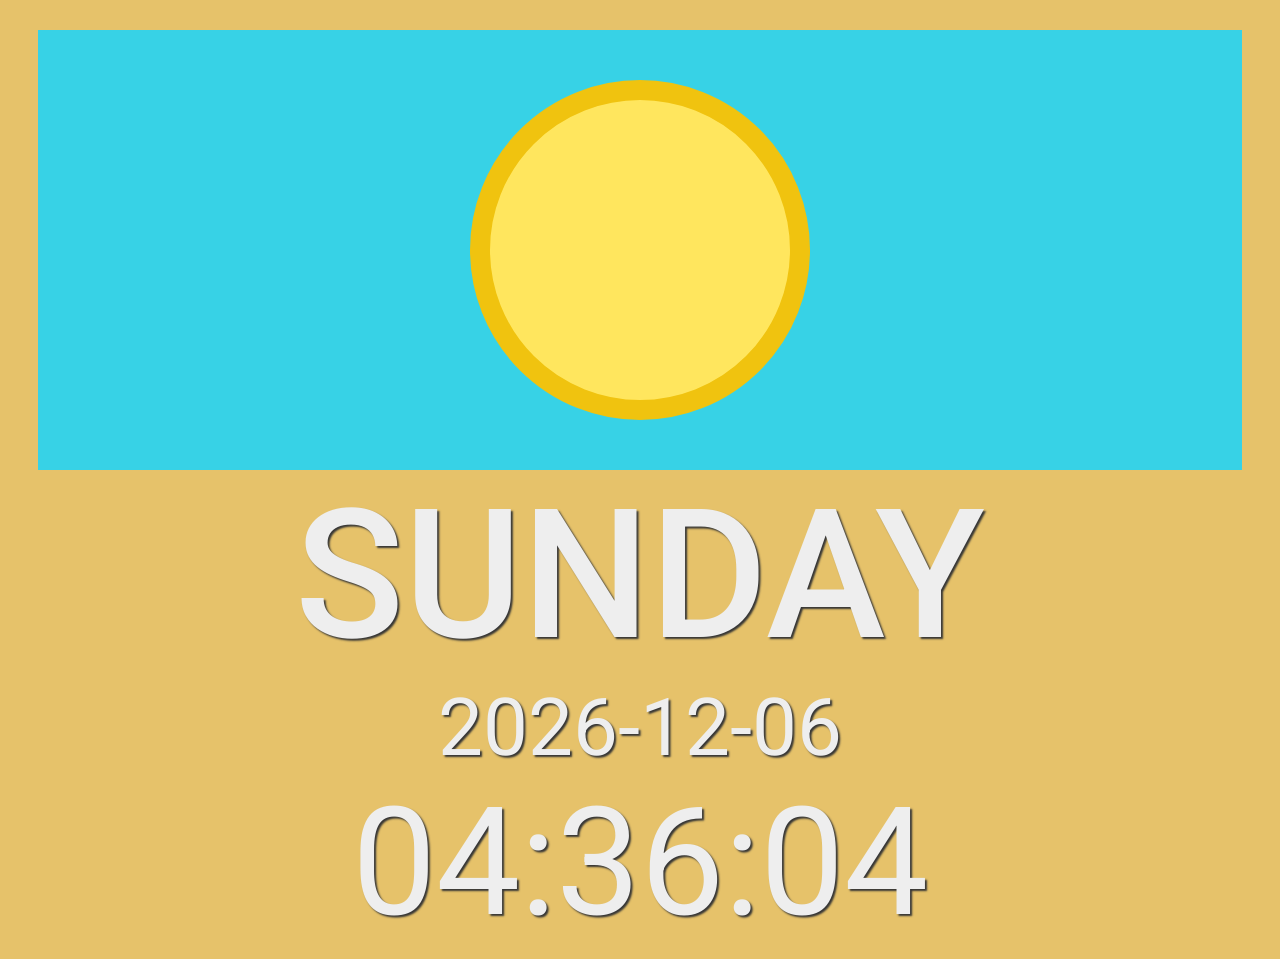
==== NightDay.html @ bf009294 "First version" ====
<!DOCTYPE html>
<html>
  <head>
      <meta charset="utf-8">
      <meta http-equiv="X-UA-Compatible" content="IE=edge">
      <meta http-equiv="X-Clacks-Overhead" content="GNU Terry Pratchett" />

      <meta name="viewport" content="width=device-width, initial-scale=1.0">
      <meta name="description" content="">
      <meta name="author" content="Kate Whalen">
      <meta name="keywords" content="kate whalen">

      <title>Night and Day</title>

      <!-- Custom styles for this template -->
      <link href="NightDay.css" rel="stylesheet">
      <link href='http://fonts.googleapis.com/css?family=Roboto' rel='stylesheet' type='text/css'>
  </head>

  <body>
      <div class="container-fluid">
          <div id="sunMoonEffect" class="row">
              <div class="col-md-12">
                  <div id="orb" class="orb">
                      <div id="moonspot1" class="moonspot"></div>
                      <div id="moonspot2" class="moonspot"></div>
                      <div id="moonspot3" class="moonspot"></div>
                  </div>
              </div>
          </div>
          <div class="row">
              <div class="col-md-12">
                  <div id="day"></div>
              </div>
          </div>
          <div class="row">
              <div class="col-md-2"></div>
              <div class="col-md-8">
                  <div id="calendar"></div>
              </div>
              <div class="col-md-2"></div>
          </div>
          <div class="row">
              <div class="col-md-2"></div>
              <div class="col-md-8">
                  <div id="clock"></div>
              </div>
              <div class="col-md-2"></div>
          </div>
      </div>
      <div id="clock-container"></div>
  </body>

<!--Scripts placed at the end of the document so the pages load faster -->
  <script type="text/javascript" src="http://code.jquery.com/jquery-1.11.0.min.js"></script>

<!--Custom script -->
  <script src="NightDay.js"></script>

</html>
---- NightDay.css ----
body {
  background-color: rgb(230,194,106);
  font-family: 'Roboto', sans-serif;
  text-align: center;
  text-shadow: 2px 2px 2px #353535;
}

#day {
  color: rgb(238,238,238);
  font-size: 180px;
  font-weight: 500;
}

#calendar {
  color: rgb(238,238,238);
  font-size: 80px;
}

#clock {
  color: rgb(238,238,238);
  font-size: 150px;
}


#orb {
    height: 300px;
    width: 300px;
    border-radius: 100%;
    margin: auto;
}

#sunMoonEffect {
  margin: 30px 30px 0 30px;
  padding: 50px;
}

.night {
    background-color: rgb(35,50,65);
}

.day {
    background-color: rgb(55,210,230);
}

.sun {
  background-color: rgb(255,230,94);
  border: 20px solid rgb(240,195,15);
}

.moon {
  background-color: rgb(190,195,200);
  border: 10px solid #eaeff2;
  padding: 10px;
}

.visible {
    background-color: #eaeff2;
}

#sunHalo {
    height: 300px;
    width: 300px;
    border-radius: 100%;
    margin: auto;
    border: 20px solid rgb(240,195,15);
}

#moonspot1 {
    height: 40px;
    width: 40px;
    border-radius: 100%;
    float:right;
    margin: 10px 50px 20px 20px;
}

#moonspot2 {
    height: 80px;
    width: 80px;
    border-radius: 100%;
    float:right;
    margin: 45px 15px 20px 20px;
}

#moonspot3 {
    height: 170px;
    width: 170px;
    border-radius: 100%;
    float:right;
    margin: 0px 45px 0 0;
}
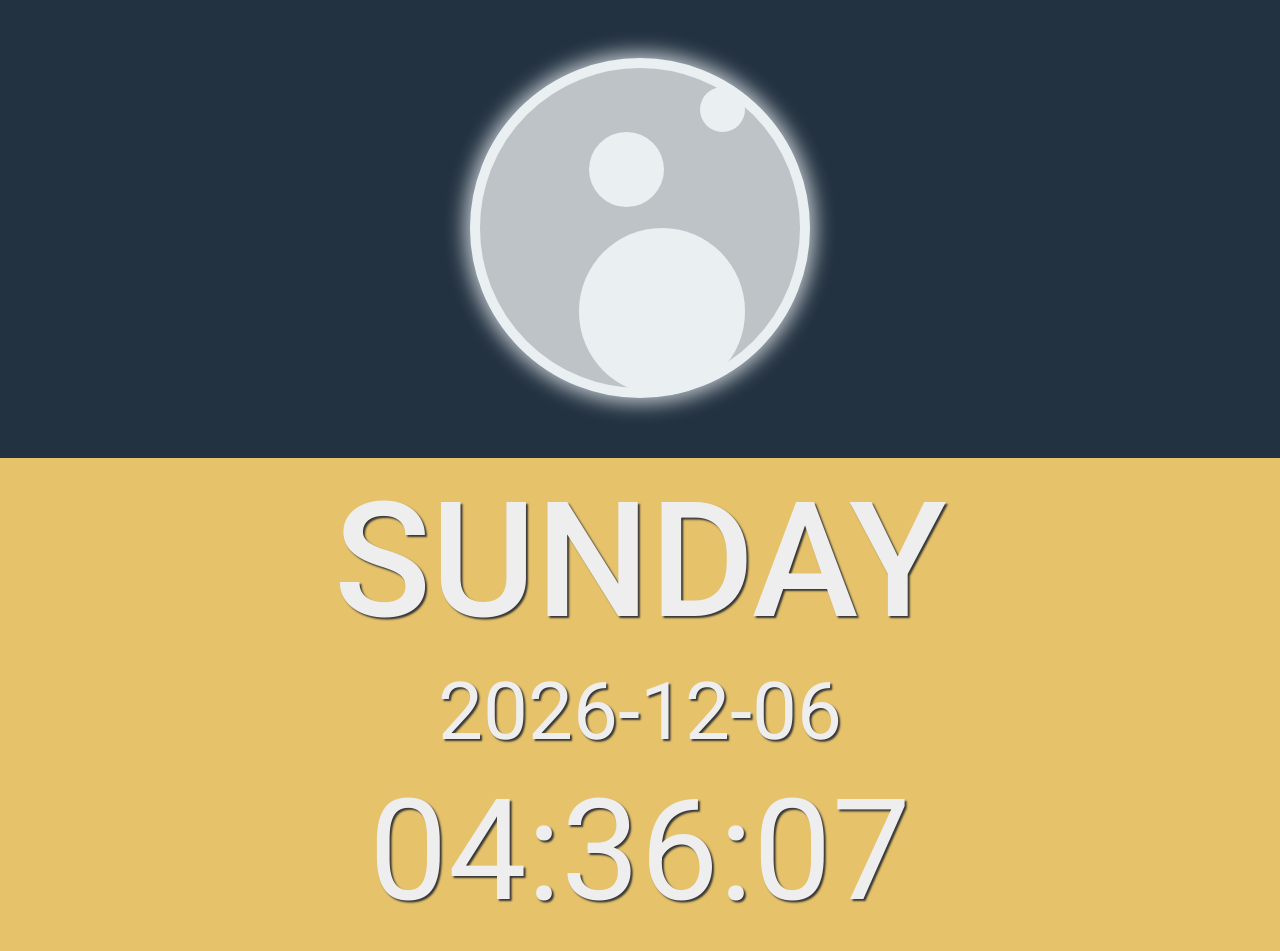
==== commit 5b8d53fe: "Now with media queries, and dusk / dawn effects" ====
--- a/NightDay.html
+++ b/NightDay.html
@@ -52,7 +52,7 @@
   </body>
 
 <!--Scripts placed at the end of the document so the pages load faster -->
-  <script type="text/javascript" src="http://code.jquery.com/jquery-1.11.0.min.js"></script>
+  <script type="text/javascript" src="jquery-1.11.3.min.js"></script>
 
 <!--Custom script -->
   <script src="NightDay.js"></script>
--- a/NightDay.css
+++ b/NightDay.css
@@ -5,11 +5,16 @@
   text-shadow: 2px 2px 2px #353535;
 }
 
+
+
 #day {
   color: rgb(238,238,238);
-  font-size: 180px;
+  font-size: 160px;
   font-weight: 500;
+  padding: 10px;
 }
+
+
 
 #calendar {
   color: rgb(238,238,238);
@@ -18,9 +23,9 @@
 
 #clock {
   color: rgb(238,238,238);
-  font-size: 150px;
+  font-size: 140px;
+  padding: 10px;
 }
-
 
 #orb {
     height: 300px;
@@ -30,61 +35,160 @@
 }
 
 #sunMoonEffect {
-  margin: 30px 30px 0 30px;
-  padding: 50px;
+  margin: -10px -10px 0px -10px;
+  padding: 60px 0 60px 0;
 }
 
 .night {
     background-color: rgb(35,50,65);
+    transition:background-color 0.5s ease;
+}
+
+.dawn {
+    background-color: rgb(55,210,230);
+    background: linear-gradient(0deg, rgb(225,144,74), rgb(55,210,230));
+    transition:background-color 100s ease;
 }
 
 .day {
     background-color: rgb(55,210,230);
+    transition:background-color 0.5s ease;
+}
+
+.dusk {
+    background-color: rgb(55,210,230);
+    background: linear-gradient(0deg, rgb(113, 87, 71), rgb(55,210,230));
+    transition:background-color 0.5s ease;
 }
 
 .sun {
   background-color: rgb(255,230,94);
-  border: 20px solid rgb(240,195,15);
+  border: 10px solid rgb(240,195,15);
+  margin: 10px 0 10px 0;
 }
 
 .moon {
   background-color: rgb(190,195,200);
-  border: 10px solid #eaeff2;
+  border: 10px solid rgb(234,239,242);
   padding: 10px;
 }
 
 .visible {
-    background-color: #eaeff2;
-}
-
-#sunHalo {
-    height: 300px;
-    width: 300px;
-    border-radius: 100%;
-    margin: auto;
-    border: 20px solid rgb(240,195,15);
+    background-color: rgb(234,239,242);
 }
 
 #moonspot1 {
-    height: 40px;
-    width: 40px;
+    height: 15%;
+    width: 15%;
     border-radius: 100%;
     float:right;
-    margin: 10px 50px 20px 20px;
+    margin: 3% 15% 7% 7%;
 }
 
 #moonspot2 {
-    height: 80px;
-    width: 80px;
+    height: 25%;
+    width: 25%;
     border-radius: 100%;
     float:right;
-    margin: 45px 15px 20px 20px;
+    margin: 18% 5% 7% 7%;
 }
 
 #moonspot3 {
-    height: 170px;
-    width: 170px;
+    height: 55.5%;
+    width: 55.5%;
     border-radius: 100%;
     float:right;
-    margin: 0px 45px 0 0;
+    margin: 0% 15% 0% 0%;
 }
+
+/* SHADOW/GLOW TRANSITIONS
+CREDIT TO: https://github.com/IanLunn/Hover/blob/master/css/hover.css */
+.sun-glow {
+  display: inline-block;
+  vertical-align: middle;
+  -webkit-transform: translateZ(0);
+  transform: translateZ(0);
+  /*DEFAULT:  box-shadow: 0 0 1px rgba(0, 0, 0, 0);  */
+  box-shadow: 0px 0px 80px 15px rgba(240, 195, 15, 0.8);
+  -webkit-backface-visibility: hidden;
+  backface-visibility: hidden;
+  -moz-osx-font-smoothing: grayscale;
+  -webkit-transition-duration: 0.3s;
+  transition-duration: 0.3s;
+  -webkit-transition-property: box-shadow;
+  transition-property: box-shadow;
+}
+
+.moon-glow {
+  display: inline-block;
+  vertical-align: middle;
+  -webkit-transform: translateZ(0);
+  transform: translateZ(0);
+  /*DEFAULT:  box-shadow: 0 0 1px rgba(0, 0, 0, 0);  */
+  box-shadow: 0px 0px 20px 5px rgba(234, 239, 242, 0.8);
+  -webkit-backface-visibility: hidden;
+  backface-visibility: hidden;
+  -moz-osx-font-smoothing: grayscale;
+  -webkit-transition-duration: 0.3s;
+  transition-duration: 0.3s;
+  -webkit-transition-property: box-shadow;
+  transition-property: box-shadow;
+}
+
+/* MEDIA QUERIES FOR RESPONSIVE STUFF */
+@media (max-width: 992px) {
+  #day {
+    font-size: 90px;
+  }
+
+  #calendar {
+    font-size: 40px;
+  }
+
+  #clock {
+    font-size: 60px;
+  }
+
+  #orb {
+    width: 250px;
+    height: 250px;
+  }
+}
+
+@media (max-width: 768px) {
+  #day {
+    font-size: 80px;
+  }
+
+  #calendar {
+    font-size: 40px;
+  }
+
+  #clock {
+    font-size: 70px;
+  }
+
+  #orb {
+    width: 200px;
+    height: 200px;
+  }
+}
+
+@media (max-width: 500px) {
+  #day {
+    font-size: 60px;
+  }
+
+  #calendar {
+    font-size: 30px;
+  }
+
+  #clock {
+    font-size: 50px;
+  }
+
+  #orb {
+    width: 150px;
+    height: 150px;
+  }
+}
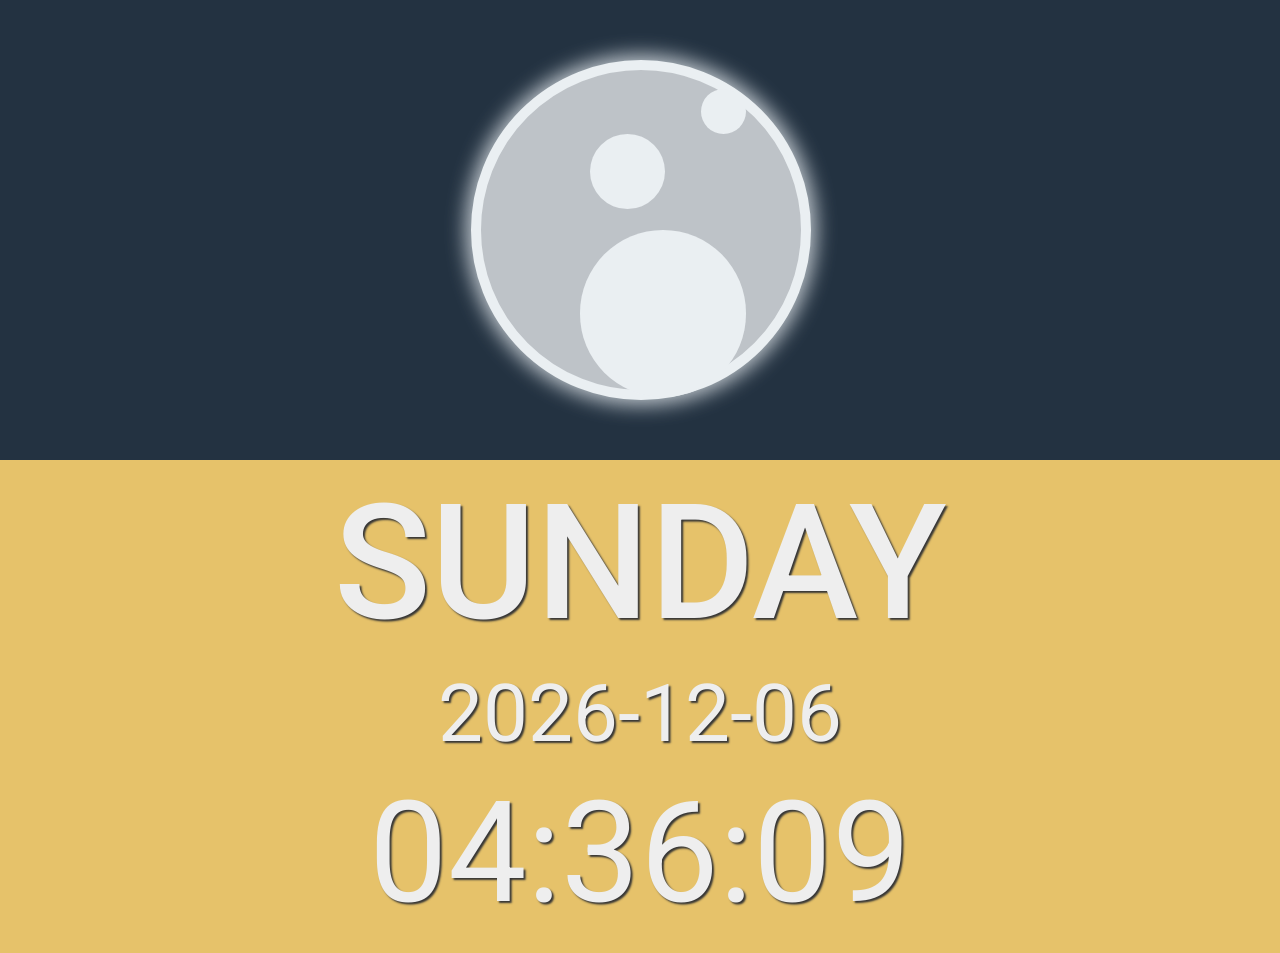
==== commit 5ada6eba: "Resolved css overflow. Added event listeners for #orb" ====
--- a/NightDay.html
+++ b/NightDay.html
@@ -28,27 +28,28 @@
                   </div>
               </div>
           </div>
-          <div class="row">
-              <div class="col-md-12">
-                  <div id="day"></div>
+          <div class="row" id="clock-container"> <!-- Beginning of clock and calendar container-->
+              <div class="row">
+                  <div class="col-md-12">
+                      <div id="day"></div>
+                  </div>
+              </div>
+              <div class="row">
+                  <div class="col-md-2"></div>
+                  <div class="col-md-8">
+                      <div id="calendar"></div>
+                  </div>
+                  <div class="col-md-2"></div>
+              </div>
+              <div class="row">
+                  <div class="col-md-2"></div>
+                  <div class="col-md-8">
+                      <div id="clock"></div>
+                  </div>
+                  <div class="col-md-2"></div>
               </div>
           </div>
-          <div class="row">
-              <div class="col-md-2"></div>
-              <div class="col-md-8">
-                  <div id="calendar"></div>
-              </div>
-              <div class="col-md-2"></div>
-          </div>
-          <div class="row">
-              <div class="col-md-2"></div>
-              <div class="col-md-8">
-                  <div id="clock"></div>
-              </div>
-              <div class="col-md-2"></div>
-          </div>
       </div>
-      <div id="clock-container"></div>
   </body>
 
 <!--Scripts placed at the end of the document so the pages load faster -->
--- a/NightDay.css
+++ b/NightDay.css
@@ -3,9 +3,8 @@
   font-family: 'Roboto', sans-serif;
   text-align: center;
   text-shadow: 2px 2px 2px #353535;
+  overflow-x: hidden;
 }
-
-
 
 #day {
   color: rgb(238,238,238);
@@ -13,8 +12,6 @@
   font-weight: 500;
   padding: 10px;
 }
-
-
 
 #calendar {
   color: rgb(238,238,238);
@@ -35,7 +32,7 @@
 }
 
 #sunMoonEffect {
-  margin: -10px -10px 0px -10px;
+  margin: -8px -10px 0px -8px;
   padding: 60px 0 60px 0;
 }
 
@@ -57,7 +54,7 @@
 
 .dusk {
     background-color: rgb(55,210,230);
-    background: linear-gradient(0deg, rgb(113, 87, 71), rgb(55,210,230));
+    background: linear-gradient(0deg, rgb(225,106,74), rgb(225,144,74), rgb(55,210,230));
     transition:background-color 0.5s ease;
 }
 
@@ -101,7 +98,7 @@
     margin: 0% 15% 0% 0%;
 }
 
-/* SHADOW/GLOW TRANSITIONS
+/* SHADOW/GLOW TRANSITIONS AND HOVER BOB
 CREDIT TO: https://github.com/IanLunn/Hover/blob/master/css/hover.css */
 .sun-glow {
   display: inline-block;
